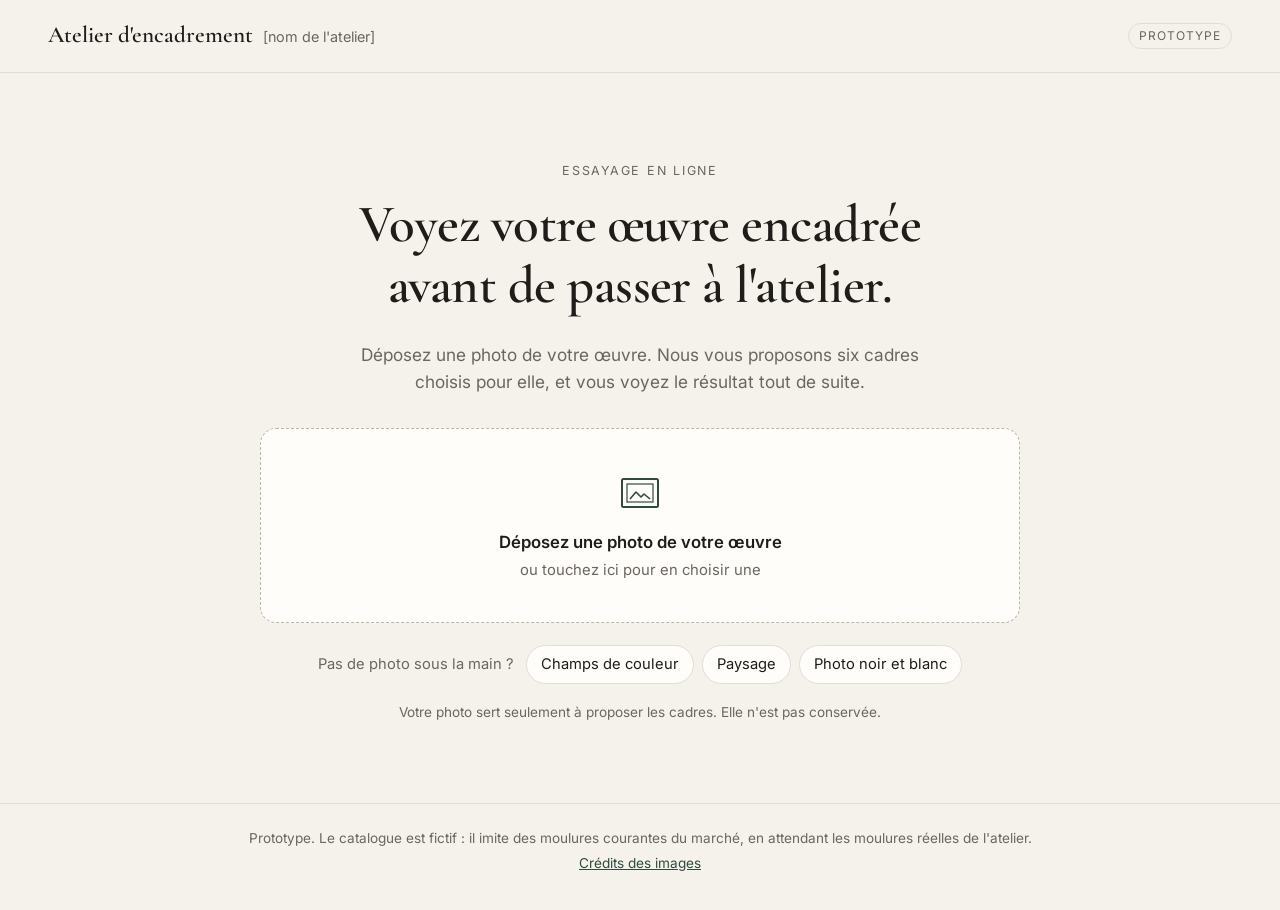
==== index.html @ b07f71fc "Prototype d'essayage de cadres en ligne Le visiteur dépose la photo de son œuvre ; le site propose s" ====
<!doctype html>
<html lang="fr">
<head>
  <meta charset="utf-8">
  <meta name="viewport" content="width=device-width, initial-scale=1">
  <title>Essayez votre cadre</title>
  <link rel="preconnect" href="https://fonts.googleapis.com">
  <link rel="preconnect" href="https://fonts.gstatic.com" crossorigin>
  <link href="https://fonts.googleapis.com/css2?family=Cormorant+Garamond:wght@500;600&family=Inter:wght@400;500;600&display=swap" rel="stylesheet">
  <link rel="stylesheet" href="css/style.css">
</head>
<body>
  <header class="entete">
    <div class="marque">
      <span class="marque-nom">Atelier d'encadrement</span>
      <span class="marque-client">[nom de l'atelier]</span>
    </div>
    <span class="badge">Prototype</span>
  </header>

  <div id="alerte" class="alerte" hidden></div>

  <main>
    <!-- 1. Dépôt de la photo -->
    <section id="etape-depot" class="accueil">
      <p class="surtitre">Essayage en ligne</p>
      <h1>Voyez votre œuvre encadrée<br>avant de passer à l'atelier.</h1>
      <p class="chapeau">Déposez une photo de votre œuvre. Nous vous proposons six cadres choisis pour elle, et vous voyez le résultat tout de suite.</p>

      <label id="depot" class="depot">
        <input id="fichier" type="file" accept="image/*">
        <svg class="depot-icone" viewBox="0 0 48 48" aria-hidden="true"><rect x="6" y="10" width="36" height="28" rx="1.5" fill="none" stroke="currentColor" stroke-width="2"/><rect x="11" y="15" width="26" height="18" fill="none" stroke="currentColor" stroke-width="1.2"/><path d="M14 30l6-7 5 5 3-3 6 5" fill="none" stroke="currentColor" stroke-width="1.6" stroke-linejoin="round"/></svg>
        <strong>Déposez une photo de votre œuvre</strong>
        <span>ou touchez ici pour en choisir une</span>
      </label>

      <div class="exemples">
        <span>Pas de photo sous la main ?</span>
        <button type="button" class="puce" data-exemple="couleurs">Champs de couleur</button>
        <button type="button" class="puce" data-exemple="paysage">Paysage</button>
        <button type="button" class="puce" data-exemple="photo">Photo noir et blanc</button>
      </div>
      <p class="note">Votre photo sert seulement à proposer les cadres. Elle n'est pas conservée.</p>
    </section>

    <!-- 2. L'œuvre -->
    <section id="etape-oeuvre" class="oeuvre" hidden>
      <div class="oeuvre-image">
        <canvas id="apercu-oeuvre"></canvas>
        <div class="oeuvre-outils">
          <button type="button" id="btn-recadrer" class="lien">Recadrer</button>
          <button type="button" id="btn-changer" class="lien">Changer de photo</button>
        </div>
      </div>
      <div class="oeuvre-reglages">
        <h2>Votre œuvre</h2>
        <label class="champ">
          <span>Type d'œuvre</span>
          <select id="type">
            <option value="toile">Peinture sur toile (châssis)</option>
            <option value="papier">Œuvre sur papier (dessin, aquarelle, gravure)</option>
            <option value="photo">Photographie</option>
            <option value="affiche">Affiche ou reproduction</option>
          </select>
        </label>
        <div class="dims">
          <label class="champ"><span>Largeur</span><span class="unite"><input id="larg" type="number" min="5" max="300" step="0.5" inputmode="decimal">cm</span></label>
          <span class="fois">×</span>
          <label class="champ"><span>Hauteur</span><span class="unite"><input id="haut" type="number" min="5" max="300" step="0.5" inputmode="decimal">cm</span></label>
        </div>
        <p class="aide">Les proportions de la photo sont conservées. Mesurez la partie visible de l'œuvre.</p>
        <button type="button" id="btn-proposer" class="principal">Proposer six cadres</button>
      </div>
    </section>

    <!-- 3. Les propositions -->
    <section id="etape-resultats" class="resultats" hidden>
      <div class="analyse">
        <h2>Six cadres pour votre œuvre</h2>
        <p id="lecture" class="lecture"></p>
        <div id="palette" class="palette" aria-label="Couleurs dominantes"></div>
        <p id="mode" class="mode"></p>
      </div>

      <div class="atelier">
        <div id="scene-boite" class="scene"><canvas id="scene"></canvas></div>
        <aside class="panneau">
          <p class="ref" id="choix-ref"></p>
          <h3 id="choix-nom"></h3>
          <p id="choix-desc" class="desc"></p>
          <div id="choix-raison" class="raison"></div>
          <dl id="choix-fiche" class="fiche"></dl>

          <div class="reglage" id="reglage-pp">
            <span class="reglage-titre">Passe-partout</span>
            <div id="pp-choix" class="pastilles"></div>
            <label class="curseur"><span>Largeur</span><input id="pp-cm" type="range" min="3" max="12" step="0.5"><output id="pp-cm-val"></output></label>
            <p id="pp-note" class="aide" hidden>Une caisse américaine se pose sans passe-partout ni verre.</p>
          </div>
          <div class="reglage">
            <span class="reglage-titre">Couleur du mur</span>
            <div id="mur-choix" class="pastilles"></div>
          </div>
          <label class="bascule"><input id="vitre" type="checkbox"> Verre (reflet)</label>

          <div class="actions">
            <button type="button" id="btn-soumission" class="principal">Demander une soumission</button>
            <button type="button" id="btn-telecharger" class="secondaire">Télécharger l'image</button>
          </div>
        </aside>
      </div>

      <h3 class="titre-grille">Les six propositions</h3>
      <div id="grille" class="grille"></div>

      <details class="catalogue">
        <summary>Essayer une autre moulure du catalogue</summary>
        <div id="catalogue" class="catalogue-grille"></div>
      </details>
    </section>
  </main>

  <!-- Recadrage -->
  <div id="recadrage" class="modale" hidden>
    <div class="modale-boite">
      <h3>Recadrer la photo</h3>
      <p class="aide">Gardez seulement l'œuvre : tirez les coins pour enlever le mur ou la table autour.</p>
      <div id="rc-scene" class="rc-scene">
        <canvas id="rc-canvas"></canvas>
        <div id="rc-cadre" class="rc-cadre">
          <span class="poignee" data-coin="hg"></span><span class="poignee" data-coin="hd"></span>
          <span class="poignee" data-coin="bg"></span><span class="poignee" data-coin="bd"></span>
        </div>
      </div>
      <div class="actions">
        <button type="button" id="rc-annuler" class="secondaire">Annuler</button>
        <button type="button" id="rc-tout" class="lien">Toute la photo</button>
        <button type="button" id="rc-appliquer" class="principal">Appliquer</button>
      </div>
    </div>
  </div>

  <!-- Soumission (maquette) -->
  <dialog id="soumission" class="dialogue">
    <h3>Demande de soumission</h3>
    <dl id="soumission-resume" class="fiche"></dl>
    <p class="aide">Dans le site final, ce formulaire envoie la demande et l'image à l'atelier. Le prototype n'envoie rien.</p>
    <form method="dialog"><button class="principal">Fermer</button></form>
  </dialog>

  <footer class="pied">
    <p>Prototype. Le catalogue est fictif : il imite des moulures courantes du marché, en attendant les moulures réelles de l'atelier.</p>
    <p><a href="credits.html">Crédits des images</a></p>
  </footer>

  <script src="js/matieres.js"></script>
  <script src="js/rendu.js"></script>
  <script src="js/suggestion.js"></script>
  <script src="js/exemples.js"></script>
  <script src="js/app.js"></script>
</body>
</html>
---- css/style.css ----
:root {
  --fond: #f5f2ec;
  --carte: #fffdf9;
  --encre: #1f1d1a;
  --doux: #6b665e;
  --ligne: #e2ddd3;
  --accent: #2f4b3f;
  --accent-clair: #e3ebe5;
  --alerte: #8a3b12;
  --rayon: 10px;
  --titre: "Cormorant Garamond", Georgia, "Times New Roman", serif;
  --texte: Inter, system-ui, -apple-system, "Segoe UI", sans-serif;
}

* { box-sizing: border-box; }
html { -webkit-text-size-adjust: 100%; }
body {
  margin: 0;
  background: var(--fond);
  color: var(--encre);
  font: 16px/1.55 var(--texte);
}
[hidden] { display: none !important; }
h1, h2, h3 { font-family: var(--titre); font-weight: 600; line-height: 1.15; margin: 0 0 .5em; }
h1 { font-size: clamp(2rem, 5vw, 3.3rem); letter-spacing: -0.01em; }
h2 { font-size: clamp(1.6rem, 3vw, 2.1rem); }
h3 { font-size: 1.5rem; }
button, input, select { font: inherit; color: inherit; }
a { color: var(--accent); }

/* ---- en-tête ---- */
.entete {
  display: flex; align-items: center; justify-content: space-between;
  padding: 18px clamp(16px, 4vw, 48px);
  border-bottom: 1px solid var(--ligne);
}
.marque { display: flex; align-items: baseline; gap: 10px; flex-wrap: wrap; }
.marque-nom { font-family: var(--titre); font-size: 1.45rem; font-weight: 600; }
.marque-client { color: var(--doux); font-size: .9rem; }
.badge {
  font-size: .75rem; letter-spacing: .08em; text-transform: uppercase;
  border: 1px solid var(--ligne); border-radius: 99px; padding: 3px 10px; color: var(--doux);
}
.alerte {
  margin: 16px clamp(16px, 4vw, 48px) 0; padding: 12px 16px;
  border-radius: var(--rayon); background: #fbeee4; color: var(--alerte); border: 1px solid #f0d2bd;
}

main { padding: 0 clamp(16px, 4vw, 48px) 48px; max-width: 1280px; margin: 0 auto; }

/* ---- boutons ---- */
.principal, .secondaire, .lien, .puce { cursor: pointer; border-radius: 99px; transition: background .15s, border-color .15s, color .15s; }
.principal {
  background: var(--accent); color: #fff; border: 1px solid var(--accent);
  padding: 12px 22px; font-weight: 500;
}
.principal:hover { background: #24392f; }
.principal:disabled { opacity: .55; cursor: wait; }
.secondaire { background: transparent; border: 1px solid var(--encre); padding: 11px 20px; }
.secondaire:hover { background: var(--encre); color: var(--fond); }
.lien { background: none; border: none; padding: 6px 0; color: var(--accent); text-decoration: underline; text-underline-offset: 3px; }
.puce { background: var(--carte); border: 1px solid var(--ligne); padding: 7px 14px; font-size: .92rem; }
.puce:hover { border-color: var(--accent); color: var(--accent); }
:focus-visible { outline: 2px solid var(--accent); outline-offset: 2px; }

/* ---- 1. dépôt ---- */
.accueil { text-align: center; padding: clamp(40px, 8vw, 88px) 0 32px; max-width: 760px; margin: 0 auto; }
.surtitre { text-transform: uppercase; letter-spacing: .14em; font-size: .78rem; color: var(--doux); margin: 0 0 14px; }
.chapeau { color: var(--doux); font-size: 1.08rem; max-width: 560px; margin: 0 auto 32px; }
.depot {
  position: relative; display: flex; flex-direction: column; align-items: center; gap: 4px;
  padding: 40px 20px; border: 1.5px dashed #bdb5a6; border-radius: 16px; background: var(--carte);
  cursor: pointer; transition: border-color .15s, background .15s;
}
.depot input { position: absolute; inset: 0; opacity: 0; cursor: pointer; }
.depot:hover, .depot.survol { border-color: var(--accent); background: #fbfaf6; }
.depot-icone { width: 48px; height: 48px; color: var(--accent); margin-bottom: 8px; }
.depot strong { font-weight: 600; font-size: 1.05rem; }
.depot span { color: var(--doux); font-size: .93rem; }
.exemples { display: flex; flex-wrap: wrap; gap: 8px; justify-content: center; align-items: center; margin: 22px 0 10px; }
.exemples > span { color: var(--doux); font-size: .92rem; margin-right: 4px; }
.note { color: var(--doux); font-size: .85rem; margin: 18px 0 0; }

/* ---- 2. l'œuvre ---- */
.oeuvre {
  display: grid; grid-template-columns: minmax(0, 1fr) minmax(0, 1fr); gap: clamp(20px, 4vw, 48px);
  align-items: center; padding: 40px 0; border-bottom: 1px solid var(--ligne);
}
.oeuvre-image { display: flex; flex-direction: column; align-items: center; gap: 10px; }
.oeuvre-image canvas { max-width: 100%; box-shadow: 0 6px 22px rgba(0,0,0,.14); background: #fff; }
.oeuvre-outils { display: flex; gap: 18px; }
.champ { display: flex; flex-direction: column; gap: 6px; margin-bottom: 14px; }
.champ > span:first-child { font-size: .85rem; color: var(--doux); }
select, input[type=number] {
  background: var(--carte); border: 1px solid #cfc8bb; border-radius: 8px; padding: 10px 12px; width: 100%;
}
.dims { display: flex; align-items: flex-end; gap: 10px; }
.dims .champ { flex: 1; margin-bottom: 0; }
.fois { padding-bottom: 10px; color: var(--doux); }
.unite { display: flex; align-items: center; gap: 6px; color: var(--doux); }
.aide { color: var(--doux); font-size: .87rem; margin: 10px 0 18px; }

/* ---- 3. résultats ---- */
.resultats { padding: 40px 0 0; }
.analyse { max-width: 760px; margin-bottom: 26px; }
.lecture { font-size: 1.05rem; margin: 0 0 12px; }
.palette { display: flex; gap: 6px; margin-bottom: 10px; }
.palette span { width: 34px; height: 34px; border-radius: 50%; border: 1px solid rgba(0,0,0,.08); }
.mode { font-size: .85rem; color: var(--doux); margin: 0; }
.mode.repli { color: var(--alerte); }

.atelier {
  display: grid; grid-template-columns: minmax(0, 1fr) 340px; gap: 28px; align-items: start;
  background: var(--carte); border: 1px solid var(--ligne); border-radius: 16px; padding: clamp(12px, 2vw, 22px);
}
.scene { display: flex; justify-content: center; align-items: center; min-height: 320px; border-radius: 10px; overflow: hidden; }
.scene canvas { display: block; max-width: 100%; height: auto; border-radius: 6px; }
.panneau h3 { margin-bottom: 6px; }
.ref { font-size: .78rem; letter-spacing: .1em; text-transform: uppercase; color: var(--doux); margin: 0 0 6px; }
.desc { color: var(--doux); margin: 0 0 14px; }
.raison {
  background: var(--accent-clair); border-radius: 10px; padding: 12px 14px; margin-bottom: 16px; font-size: .95rem;
}
.raison::before { content: "Pourquoi ce cadre"; display: block; font-size: .74rem; letter-spacing: .1em; text-transform: uppercase; color: var(--accent); margin-bottom: 4px; }
.raison:empty { display: none; }
.fiche { display: grid; grid-template-columns: auto 1fr; gap: 4px 14px; margin: 0 0 18px; font-size: .9rem; }
.fiche dt { color: var(--doux); }
.fiche dd { margin: 0; }
.reglage { border-top: 1px solid var(--ligne); padding: 14px 0 6px; }
.reglage-titre { display: block; font-size: .85rem; color: var(--doux); margin-bottom: 8px; }
.pastilles { display: flex; flex-wrap: wrap; gap: 8px; margin-bottom: 10px; }
.pastille {
  width: 32px; height: 32px; border-radius: 50%; border: 1px solid rgba(0,0,0,.18); cursor: pointer; padding: 0;
  position: relative;
}
.pastille[aria-pressed=true] { box-shadow: 0 0 0 2px var(--carte), 0 0 0 4px var(--accent); }
.pastille.aucun { background: linear-gradient(135deg, #fff 45%, #c44 46%, #c44 54%, #fff 55%); }
.pastille:disabled { opacity: .35; cursor: not-allowed; }
.curseur { display: flex; align-items: center; gap: 10px; font-size: .88rem; color: var(--doux); }
.curseur input { flex: 1; accent-color: var(--accent); }
.curseur output { min-width: 3.5em; text-align: right; color: var(--encre); }
.bascule { display: flex; align-items: center; gap: 8px; border-top: 1px solid var(--ligne); padding: 14px 0; font-size: .92rem; }
.bascule input { accent-color: var(--accent); width: 18px; height: 18px; }
.actions { display: flex; flex-wrap: wrap; gap: 10px; margin-top: 8px; }

.titre-grille { margin: 36px 0 14px; }
.grille { display: grid; grid-template-columns: repeat(3, minmax(0, 1fr)); gap: 16px; }
.carte {
  background: var(--carte); border: 1px solid var(--ligne); border-radius: 14px; padding: 12px; cursor: pointer;
  text-align: left; display: flex; flex-direction: column; gap: 10px; transition: border-color .15s, box-shadow .15s;
}
.carte:hover { border-color: #bdb5a6; }
.carte[aria-pressed=true] { border-color: var(--accent); box-shadow: 0 0 0 1px var(--accent); }
.carte-vue { display: flex; justify-content: center; align-items: center; aspect-ratio: 4 / 3; border-radius: 8px; overflow: hidden; }
.carte-vue canvas { display: block; max-width: 100%; max-height: 100%; }
.carte-rang { font-size: .74rem; letter-spacing: .1em; text-transform: uppercase; color: var(--doux); }
.carte h4 { font-family: var(--titre); font-size: 1.3rem; font-weight: 600; margin: 0; }
.carte p { margin: 0; font-size: .88rem; color: var(--doux); display: -webkit-box; -webkit-line-clamp: 3; -webkit-box-orient: vertical; overflow: hidden; }
.carte.attente .carte-vue { background: linear-gradient(90deg, #eee9df 25%, #f6f2ea 50%, #eee9df 75%); background-size: 200% 100%; animation: chargement 1.2s infinite; }
@keyframes chargement { to { background-position: -200% 0; } }

.catalogue { margin-top: 36px; border-top: 1px solid var(--ligne); padding-top: 18px; }
.catalogue summary { cursor: pointer; font-weight: 500; }
.catalogue-grille { display: grid; grid-template-columns: repeat(auto-fill, minmax(150px, 1fr)); gap: 12px; margin-top: 16px; }
.echantillon {
  background: var(--carte); border: 1px solid var(--ligne); border-radius: 12px; padding: 10px; cursor: pointer; text-align: left;
  display: flex; flex-direction: column; gap: 6px; font-size: .85rem;
}
.echantillon[aria-pressed=true] { border-color: var(--accent); box-shadow: 0 0 0 1px var(--accent); }
.echantillon canvas { width: 100%; height: auto; display: block; border-radius: 4px; }
.echantillon strong { font-weight: 500; }
.echantillon span { color: var(--doux); font-size: .78rem; }

/* ---- recadrage ---- */
.modale { position: fixed; inset: 0; background: rgba(20,18,16,.6); display: flex; align-items: center; justify-content: center; z-index: 20; padding: 16px; }
.modale-boite { background: var(--carte); border-radius: 16px; padding: 20px; max-width: min(960px, 100%); max-height: 100%; overflow: auto; }
.rc-scene { position: relative; display: inline-block; overflow: hidden; touch-action: none; user-select: none; margin: 4px 0 14px; }
.rc-scene canvas { display: block; max-width: 100%; }
.rc-cadre { position: absolute; border: 1.5px solid #fff; box-shadow: 0 0 0 9999px rgba(0,0,0,.55); cursor: move; }
.poignee { position: absolute; width: 22px; height: 22px; background: #fff; border: 2px solid var(--accent); border-radius: 50%; }
.poignee[data-coin=hg] { left: -11px; top: -11px; cursor: nwse-resize; }
.poignee[data-coin=hd] { right: -11px; top: -11px; cursor: nesw-resize; }
.poignee[data-coin=bg] { left: -11px; bottom: -11px; cursor: nesw-resize; }
.poignee[data-coin=bd] { right: -11px; bottom: -11px; cursor: nwse-resize; }

.dialogue { border: none; border-radius: 16px; padding: 24px; max-width: 460px; width: calc(100% - 32px); background: var(--carte); color: var(--encre); }
.dialogue::backdrop { background: rgba(20,18,16,.5); }

.pied { border-top: 1px solid var(--ligne); color: var(--doux); font-size: .85rem; padding: 20px clamp(16px, 4vw, 48px) 32px; text-align: center; }
.pied p { margin: 4px 0; }

.attente-texte { display: inline-flex; align-items: center; gap: 10px; }
.attente-texte::before {
  content: ""; width: 14px; height: 14px; border-radius: 50%;
  border: 2px solid rgba(255,255,255,.5); border-top-color: #fff; animation: tour .8s linear infinite;
}
@keyframes tour { to { transform: rotate(360deg); } }

@media (max-width: 960px) {
  .atelier { grid-template-columns: 1fr; }
  .grille { grid-template-columns: repeat(2, minmax(0, 1fr)); }
}
@media (max-width: 680px) {
  .oeuvre { grid-template-columns: 1fr; }
  .grille { grid-template-columns: 1fr 1fr; gap: 10px; }
  .carte { padding: 8px; }
  .carte p { display: none; }
  .carte h4 { font-size: 1.1rem; }
  .dims { flex-wrap: nowrap; }
}
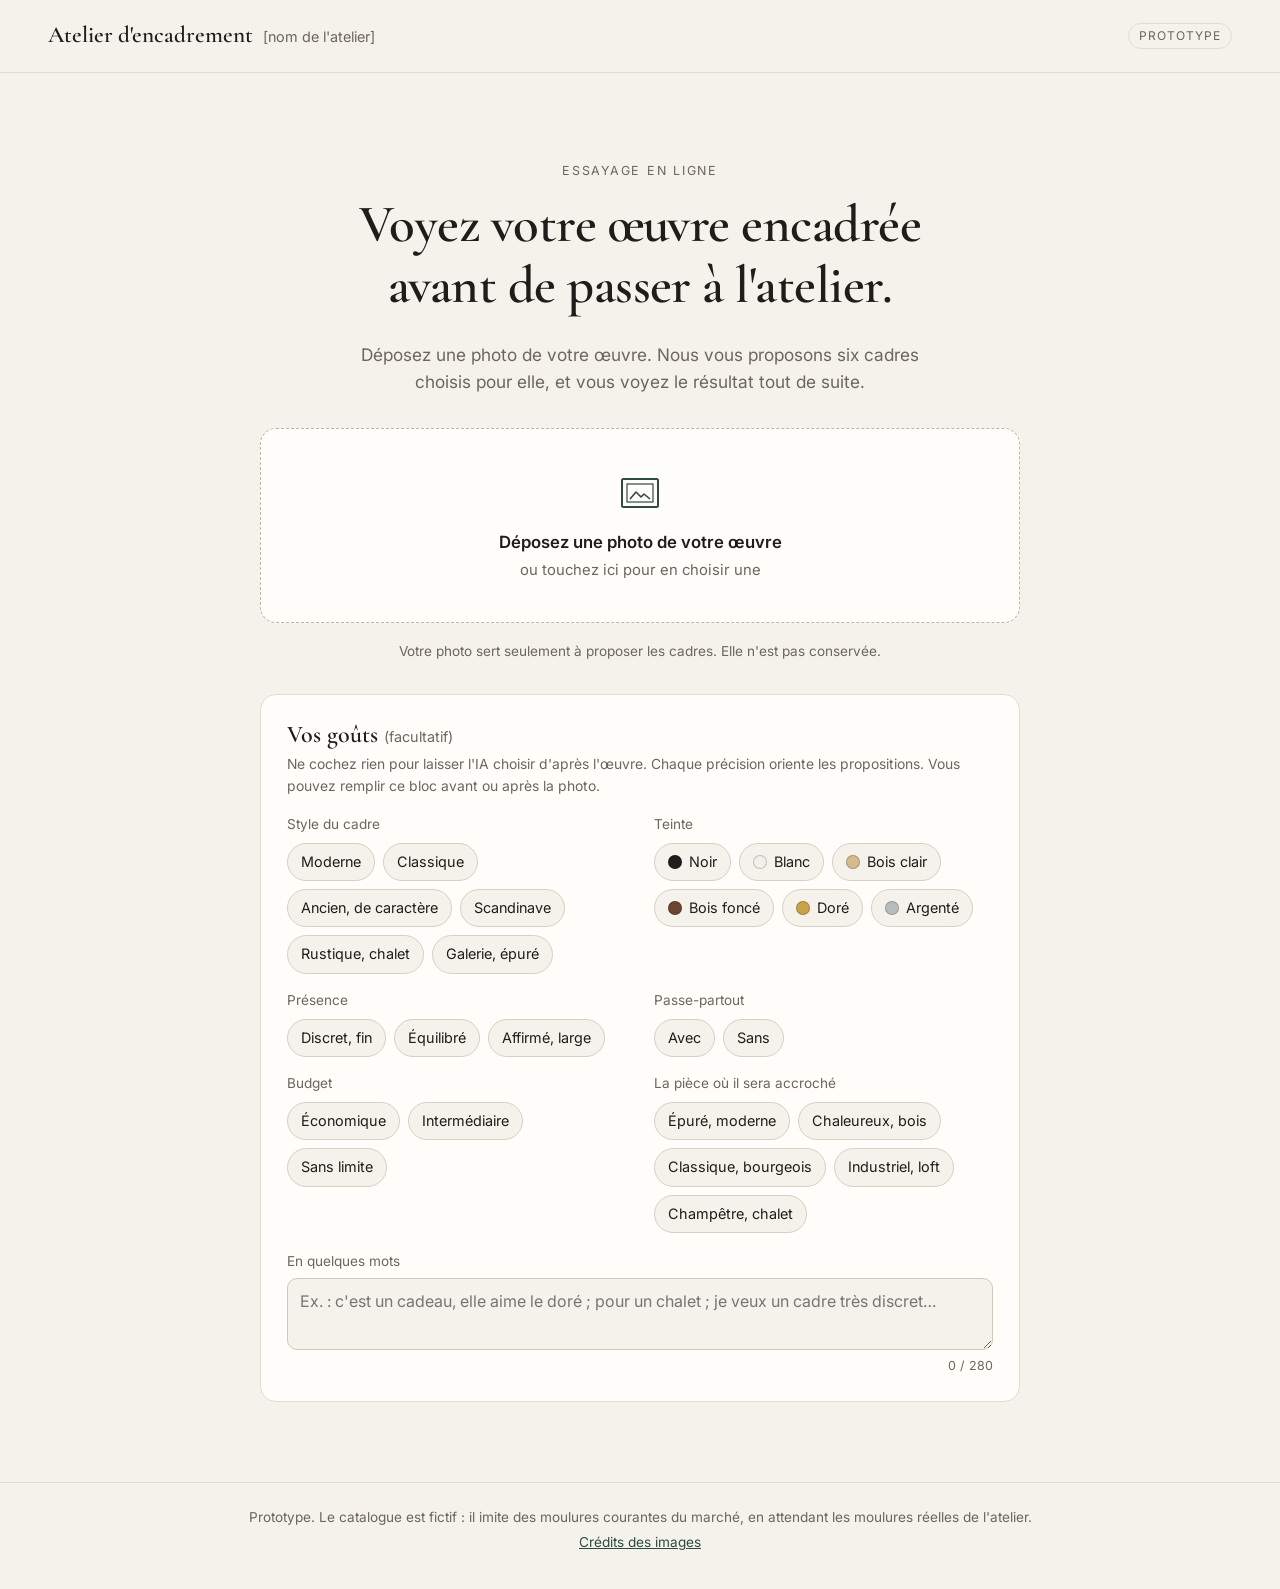
==== commit 1703eae9: "Goûts dès l'accueil ; œuvres d'exemple réservées à la démonstration - Le bloc « Vos goûts » passe su" ====
--- a/index.html
+++ b/index.html
@@ -7,7 +7,7 @@
   <link rel="preconnect" href="https://fonts.googleapis.com">
   <link rel="preconnect" href="https://fonts.gstatic.com" crossorigin>
   <link href="https://fonts.googleapis.com/css2?family=Cormorant+Garamond:wght@500;600&family=Inter:wght@400;500;600&display=swap" rel="stylesheet">
-  <link rel="stylesheet" href="css/style.css">
+  <link rel="stylesheet" href="css/style.css?v=20261021d">
 </head>
 <body>
   <header class="entete">
@@ -34,13 +34,35 @@
         <span>ou touchez ici pour en choisir une</span>
       </label>
 
-      <div class="exemples">
-        <span>Pas de photo sous la main ?</span>
+      <!-- œuvres d'exemple : cachées au public, visibles avec ?demo dans l'adresse -->
+      <div id="exemples" class="exemples" hidden>
+        <span>Démonstration :</span>
         <button type="button" class="puce" data-exemple="couleurs">Champs de couleur</button>
         <button type="button" class="puce" data-exemple="paysage">Paysage</button>
         <button type="button" class="puce" data-exemple="photo">Photo noir et blanc</button>
       </div>
       <p class="note">Votre photo sert seulement à proposer les cadres. Elle n'est pas conservée.</p>
+
+      <div id="preferences" class="preferences">
+        <div class="pref-tete">
+          <h3>Vos goûts <span>(facultatif)</span></h3>
+          <button type="button" id="prefs-effacer" class="lien" hidden>Tout effacer</button>
+        </div>
+        <p class="aide">Ne cochez rien pour laisser l'IA choisir d'après l'œuvre. Chaque précision oriente les propositions. Vous pouvez remplir ce bloc avant ou après la photo.</p>
+        <div class="pref-grille">
+          <div class="pref" data-critere="styles"><span class="pref-titre">Style du cadre</span><div class="choix"></div></div>
+          <div class="pref" data-critere="teintes"><span class="pref-titre">Teinte</span><div class="choix"></div></div>
+          <div class="pref" data-critere="presence" data-unique><span class="pref-titre">Présence</span><div class="choix"></div></div>
+          <div class="pref" data-critere="passe" data-unique><span class="pref-titre">Passe-partout</span><div class="choix"></div></div>
+          <div class="pref" data-critere="budget" data-unique><span class="pref-titre">Budget</span><div class="choix"></div></div>
+          <div class="pref" data-critere="interieur" data-unique><span class="pref-titre">La pièce où il sera accroché</span><div class="choix"></div></div>
+        </div>
+        <label class="champ pref-texte">
+          <span>En quelques mots</span>
+          <textarea id="prefs-texte" rows="2" maxlength="280" placeholder="Ex. : c'est un cadeau, elle aime le doré ; pour un chalet ; je veux un cadre très discret…"></textarea>
+          <small id="prefs-compte" class="compte">0 / 280</small>
+        </label>
+      </div>
     </section>
 
     <!-- 2. L'œuvre -->
@@ -69,6 +91,10 @@
           <label class="champ"><span>Hauteur</span><span class="unite"><input id="haut" type="number" min="5" max="300" step="0.5" inputmode="decimal">cm</span></label>
         </div>
         <p class="aide">Les proportions de la photo sont conservées. Mesurez la partie visible de l'œuvre.</p>
+      </div>
+
+      <div class="lancer">
+        <p id="rappel-gouts" class="rappel"></p>
         <button type="button" id="btn-proposer" class="principal">Proposer six cadres</button>
       </div>
     </section>
@@ -80,6 +106,7 @@
         <p id="lecture" class="lecture"></p>
         <div id="palette" class="palette" aria-label="Couleurs dominantes"></div>
         <p id="mode" class="mode"></p>
+        <p id="gouts" class="gouts" hidden></p>
       </div>
 
       <div class="atelier">
@@ -153,10 +180,13 @@
     <p><a href="credits.html">Crédits des images</a></p>
   </footer>
 
-  <script src="js/matieres.js"></script>
-  <script src="js/rendu.js"></script>
-  <script src="js/suggestion.js"></script>
-  <script src="js/exemples.js"></script>
-  <script src="js/app.js"></script>
+  <!-- ?v= : à changer à chaque mise en ligne, pour que les navigateurs
+       rechargent les scripts au lieu de garder l'ancienne version. -->
+  <script src="js/config.js?v=20261021d"></script>
+  <script src="js/matieres.js?v=20261021d"></script>
+  <script src="js/rendu.js?v=20261021d"></script>
+  <script src="js/suggestion.js?v=20261021d"></script>
+  <script src="js/exemples.js?v=20261021d"></script>
+  <script src="js/app.js?v=20261021d"></script>
 </body>
 </html>
--- a/css/style.css
+++ b/css/style.css
@@ -100,6 +100,40 @@
 .unite { display: flex; align-items: center; gap: 6px; color: var(--doux); }
 .aide { color: var(--doux); font-size: .87rem; margin: 10px 0 18px; }
 
+/* ---- goûts du visiteur ---- */
+.preferences {
+  grid-column: 1 / -1; background: var(--carte); border: 1px solid var(--ligne); border-radius: 16px;
+  padding: clamp(16px, 2.5vw, 26px);
+}
+.pref-tete { display: flex; align-items: baseline; justify-content: space-between; gap: 12px; }
+.pref-tete h3 { margin: 0; }
+.pref-tete h3 span { font-family: var(--texte); font-size: .9rem; font-weight: 400; color: var(--doux); }
+.preferences > .aide { margin: 6px 0 16px; }
+.pref-grille { display: grid; grid-template-columns: repeat(2, minmax(0, 1fr)); gap: 16px 28px; }
+.pref-titre { display: block; font-size: .85rem; color: var(--doux); margin-bottom: 8px; }
+.choix { display: flex; flex-wrap: wrap; gap: 8px; }
+.choix button {
+  display: inline-flex; align-items: center; gap: 7px; cursor: pointer;
+  background: var(--fond); border: 1px solid #d6d0c4; border-radius: 99px; padding: 7px 13px; font-size: .9rem;
+  transition: background .15s, border-color .15s, color .15s;
+}
+.choix button:hover { border-color: var(--accent); }
+.choix button[aria-pressed=true] { background: var(--accent); border-color: var(--accent); color: #fff; }
+.choix .teinte { width: 14px; height: 14px; border-radius: 50%; border: 1px solid rgba(0,0,0,.2); flex: none; }
+.pref-texte { margin: 18px 0 0; position: relative; }
+.pref-texte textarea {
+  font: inherit; background: var(--fond); border: 1px solid #cfc8bb; border-radius: 10px; padding: 10px 12px;
+  resize: vertical; min-height: 64px; width: 100%;
+}
+.compte { align-self: flex-end; color: var(--doux); font-size: .78rem; }
+.accueil .preferences { text-align: left; margin-top: 32px; }
+.lancer { grid-column: 1 / -1; display: flex; flex-direction: column; align-items: center; gap: 10px; }
+.rappel { margin: 0; font-size: .88rem; color: var(--doux); text-align: center; max-width: 640px; }
+.rappel a { margin-left: 4px; }
+.lancer .principal { min-width: 260px; }
+.gouts { font-size: .88rem; margin: 6px 0 0; }
+.gouts a { margin-left: 6px; }
+
 /* ---- 3. résultats ---- */
 .resultats { padding: 40px 0 0; }
 .analyse { max-width: 760px; margin-bottom: 26px; }
@@ -202,6 +236,8 @@
 }
 @media (max-width: 680px) {
   .oeuvre { grid-template-columns: 1fr; }
+  .pref-grille { grid-template-columns: 1fr; }
+  .lancer .principal { width: 100%; }
   .grille { grid-template-columns: 1fr 1fr; gap: 10px; }
   .carte { padding: 8px; }
   .carte p { display: none; }
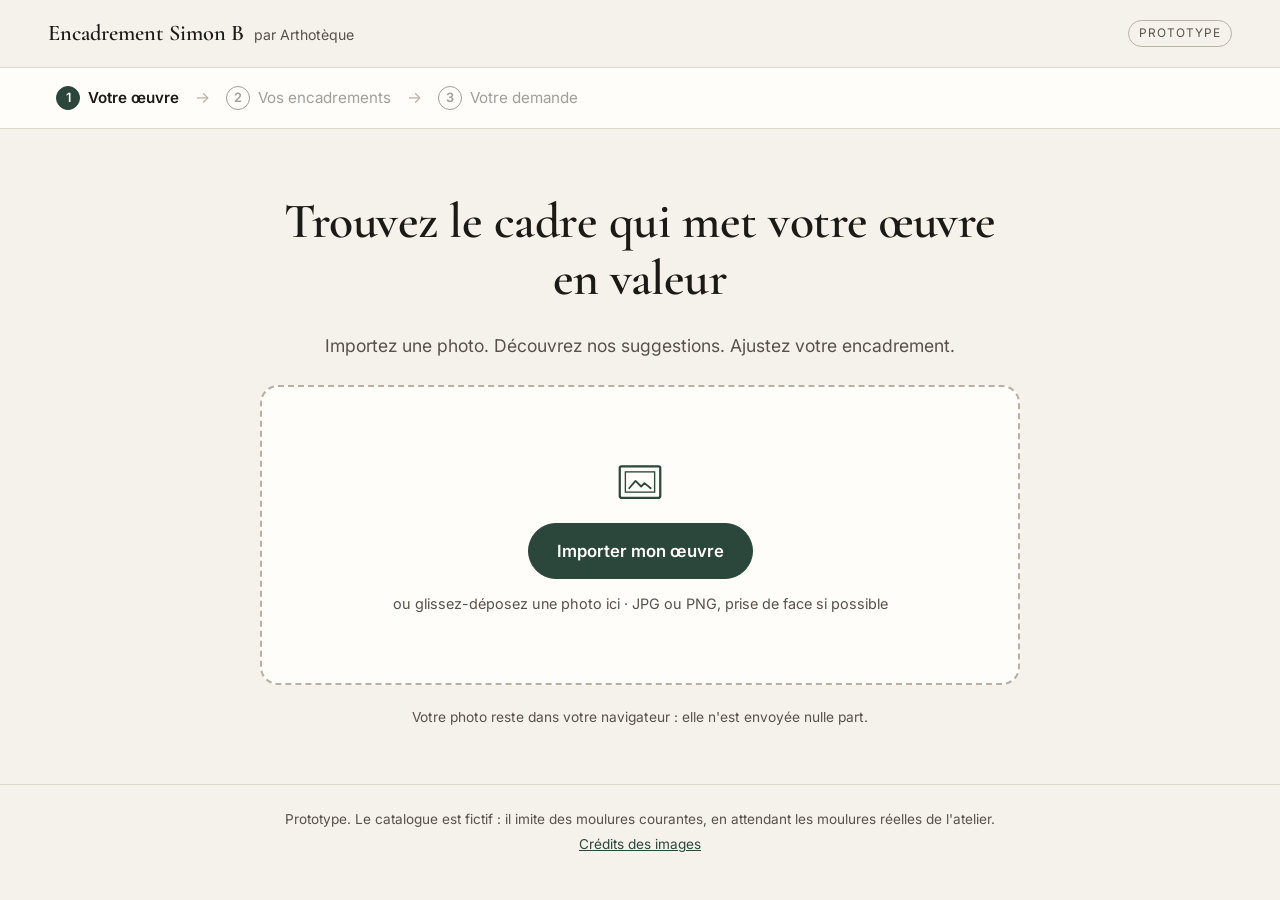
==== commit a61a9fcd: "Nouveau parcours en trois étapes ; Encadrement Simon B par Arthotèque Reprise des recommandations d'" ====
--- a/index.html
+++ b/index.html
@@ -3,154 +3,250 @@
 <head>
   <meta charset="utf-8">
   <meta name="viewport" content="width=device-width, initial-scale=1">
-  <title>Essayez votre cadre</title>
+  <title>Encadrement Simon B — Trouvez votre cadre</title>
   <link rel="preconnect" href="https://fonts.googleapis.com">
   <link rel="preconnect" href="https://fonts.gstatic.com" crossorigin>
   <link href="https://fonts.googleapis.com/css2?family=Cormorant+Garamond:wght@500;600&family=Inter:wght@400;500;600&display=swap" rel="stylesheet">
-  <link rel="stylesheet" href="css/style.css?v=20261021d">
+  <link rel="stylesheet" href="css/style.css?v=20261021e">
 </head>
 <body>
   <header class="entete">
     <div class="marque">
-      <span class="marque-nom">Atelier d'encadrement</span>
-      <span class="marque-client">[nom de l'atelier]</span>
+      <span class="marque-nom">Encadrement Simon B</span>
+      <span class="marque-client">par Arthotèque</span>
     </div>
     <span class="badge">Prototype</span>
   </header>
 
-  <div id="alerte" class="alerte" hidden></div>
+  <!-- Les trois étapes du parcours -->
+  <nav class="etapes-nav" aria-label="Étapes">
+    <ol>
+      <li><button type="button" data-aller="1"><span class="num">1</span><span class="lib">Votre œuvre</span></button></li>
+      <li><button type="button" data-aller="2" disabled><span class="num">2</span><span class="lib">Vos encadrements</span></button></li>
+      <li><button type="button" data-aller="3" disabled><span class="num">3</span><span class="lib">Votre demande</span></button></li>
+    </ol>
+  </nav>
+
+  <div id="alerte" class="alerte" role="alert" hidden></div>
 
   <main>
-    <!-- 1. Dépôt de la photo -->
-    <section id="etape-depot" class="accueil">
-      <p class="surtitre">Essayage en ligne</p>
-      <h1>Voyez votre œuvre encadrée<br>avant de passer à l'atelier.</h1>
-      <p class="chapeau">Déposez une photo de votre œuvre. Nous vous proposons six cadres choisis pour elle, et vous voyez le résultat tout de suite.</p>
-
-      <label id="depot" class="depot">
-        <input id="fichier" type="file" accept="image/*">
-        <svg class="depot-icone" viewBox="0 0 48 48" aria-hidden="true"><rect x="6" y="10" width="36" height="28" rx="1.5" fill="none" stroke="currentColor" stroke-width="2"/><rect x="11" y="15" width="26" height="18" fill="none" stroke="currentColor" stroke-width="1.2"/><path d="M14 30l6-7 5 5 3-3 6 5" fill="none" stroke="currentColor" stroke-width="1.6" stroke-linejoin="round"/></svg>
-        <strong>Déposez une photo de votre œuvre</strong>
-        <span>ou touchez ici pour en choisir une</span>
-      </label>
+    <!-- 1. Votre œuvre ------------------------------------------------------>
+    <section class="etape etape-oeuvre" data-etape="1">
+      <div class="intro">
+        <h1>Trouvez le cadre qui met votre œuvre en valeur</h1>
+        <p class="chapeau">Importez une photo. Découvrez nos suggestions. Ajustez votre encadrement.</p>
+      </div>
+
+      <!-- La photo s'affiche dans la zone même où on l'importe -->
+      <div id="zone" class="zone">
+        <input id="fichier" class="cache-visuel" type="file" accept="image/*" tabindex="-1" aria-hidden="true">
+        <div class="zone-vide">
+          <svg class="zone-icone" viewBox="0 0 48 48" aria-hidden="true"><rect x="6" y="10" width="36" height="28" rx="1.5" fill="none" stroke="currentColor" stroke-width="2"/><rect x="11" y="15" width="26" height="18" fill="none" stroke="currentColor" stroke-width="1.2"/><path d="M14 30l6-7 5 5 3-3 6 5" fill="none" stroke="currentColor" stroke-width="1.6" stroke-linejoin="round"/></svg>
+          <button type="button" id="btn-importer" class="principal grand">Importer mon œuvre</button>
+          <p class="zone-aide"><span class="si-souris">ou glissez-déposez une photo ici · </span>JPG ou PNG, prise de face si possible</p>
+        </div>
+        <div class="zone-image" hidden>
+          <canvas id="apercu-oeuvre" aria-label="Votre œuvre"></canvas>
+          <div class="zone-outils">
+            <button type="button" id="btn-recadrer" class="outil">Recadrer</button>
+            <button type="button" id="btn-remplacer" class="outil">Remplacer</button>
+          </div>
+        </div>
+        <div class="zone-depot" aria-hidden="true">Déposez la photo</div>
+      </div>
 
       <!-- œuvres d'exemple : cachées au public, visibles avec ?demo dans l'adresse -->
       <div id="exemples" class="exemples" hidden>
         <span>Démonstration :</span>
-        <button type="button" class="puce" data-exemple="couleurs">Champs de couleur</button>
-        <button type="button" class="puce" data-exemple="paysage">Paysage</button>
-        <button type="button" class="puce" data-exemple="photo">Photo noir et blanc</button>
-      </div>
-      <p class="note">Votre photo sert seulement à proposer les cadres. Elle n'est pas conservée.</p>
-
-      <div id="preferences" class="preferences">
-        <div class="pref-tete">
-          <h3>Vos goûts <span>(facultatif)</span></h3>
-          <button type="button" id="prefs-effacer" class="lien" hidden>Tout effacer</button>
-        </div>
-        <p class="aide">Ne cochez rien pour laisser l'IA choisir d'après l'œuvre. Chaque précision oriente les propositions. Vous pouvez remplir ce bloc avant ou après la photo.</p>
-        <div class="pref-grille">
-          <div class="pref" data-critere="styles"><span class="pref-titre">Style du cadre</span><div class="choix"></div></div>
-          <div class="pref" data-critere="teintes"><span class="pref-titre">Teinte</span><div class="choix"></div></div>
-          <div class="pref" data-critere="presence" data-unique><span class="pref-titre">Présence</span><div class="choix"></div></div>
-          <div class="pref" data-critere="passe" data-unique><span class="pref-titre">Passe-partout</span><div class="choix"></div></div>
-          <div class="pref" data-critere="budget" data-unique><span class="pref-titre">Budget</span><div class="choix"></div></div>
-          <div class="pref" data-critere="interieur" data-unique><span class="pref-titre">La pièce où il sera accroché</span><div class="choix"></div></div>
-        </div>
-        <label class="champ pref-texte">
-          <span>En quelques mots</span>
-          <textarea id="prefs-texte" rows="2" maxlength="280" placeholder="Ex. : c'est un cadeau, elle aime le doré ; pour un chalet ; je veux un cadre très discret…"></textarea>
-          <small id="prefs-compte" class="compte">0 / 280</small>
-        </label>
-      </div>
+        <button type="button" class="lien" data-exemple="couleurs">Champs de couleur</button>
+        <button type="button" class="lien" data-exemple="paysage">Paysage</button>
+        <button type="button" class="lien" data-exemple="photo">Photo noir et blanc</button>
+      </div>
+
+      <div id="oeuvre-details" class="oeuvre-details" hidden>
+        <fieldset class="bloc">
+          <legend>Quel type d'œuvre ?</legend>
+          <div id="types" class="choix" role="group" aria-describedby="type-erreur"></div>
+          <p id="type-erreur" class="erreur" hidden>Choisissez le type d'œuvre : il détermine les cadres possibles.</p>
+        </fieldset>
+
+        <div class="bloc">
+          <span class="bloc-titre">Dimensions <span class="facultatif">(facultatif)</span></span>
+          <div class="dims">
+            <label class="champ"><span>Largeur</span><span class="unite"><input id="larg" type="number" min="5" max="300" step="0.5" inputmode="decimal" placeholder="—">cm</span></label>
+            <span class="fois" aria-hidden="true">×</span>
+            <label class="champ"><span>Hauteur</span><span class="unite"><input id="haut" type="number" min="5" max="300" step="0.5" inputmode="decimal" placeholder="—">cm</span></label>
+          </div>
+          <p class="aide" id="dims-aide">Sans dimensions, l'aperçu suppose 50 cm sur le plus grand côté. Vous donnerez les mesures réelles dans la demande de soumission.</p>
+        </div>
+
+        <details id="envies" class="envies">
+          <summary><span>Préciser mes envies <span class="facultatif">(facultatif)</span></span><span id="envies-compte" class="pastille-compte" hidden></span></summary>
+          <div class="envies-corps">
+            <p class="aide">Sans précision, nous choisissons d'après votre œuvre.</p>
+            <div class="pref" data-critere="styles"><span class="bloc-titre">Style</span><div class="choix"></div></div>
+            <div class="pref" data-critere="teintes"><span class="bloc-titre">Couleur du cadre</span><div class="choix"></div></div>
+            <div class="pref" data-critere="budget" data-unique>
+              <span class="bloc-titre">Budget</span><div class="choix"></div>
+              <p class="aide">Gammes indicatives : le prix exact dépend des dimensions et vous est confirmé dans la soumission.</p>
+            </div>
+            <details class="plus">
+              <summary>Plus d'options</summary>
+              <div class="pref" data-critere="presence" data-unique data-illustre><span class="bloc-titre">Largeur du cadre</span><div class="choix"></div></div>
+              <div class="pref" data-critere="passe" data-unique><span class="bloc-titre">Passe-partout</span><div class="choix"></div></div>
+              <div class="pref" data-critere="interieur" data-unique><span class="bloc-titre">La pièce où l'œuvre sera accrochée</span><div class="choix"></div></div>
+              <label class="champ pref-texte">
+                <span class="bloc-titre">En quelques mots</span>
+                <textarea id="prefs-texte" rows="2" maxlength="280" placeholder="Ex. : c'est un cadeau, elle aime le doré ; pour un chalet ; un cadre très discret…"></textarea>
+                <small id="prefs-compte" class="compte">0 / 280</small>
+              </label>
+            </details>
+            <button type="button" id="prefs-effacer" class="lien" hidden>Effacer mes envies</button>
+          </div>
+        </details>
+
+        <div class="lancer">
+          <button type="button" id="btn-voir" class="principal grand">Voir mes encadrements</button>
+        </div>
+      </div>
+
+      <p id="note-photo" class="note"></p>
     </section>
 
-    <!-- 2. L'œuvre -->
-    <section id="etape-oeuvre" class="oeuvre" hidden>
-      <div class="oeuvre-image">
-        <canvas id="apercu-oeuvre"></canvas>
-        <div class="oeuvre-outils">
-          <button type="button" id="btn-recadrer" class="lien">Recadrer</button>
-          <button type="button" id="btn-changer" class="lien">Changer de photo</button>
-        </div>
-      </div>
-      <div class="oeuvre-reglages">
-        <h2>Votre œuvre</h2>
-        <label class="champ">
-          <span>Type d'œuvre</span>
-          <select id="type">
-            <option value="toile">Peinture sur toile (châssis)</option>
-            <option value="papier">Œuvre sur papier (dessin, aquarelle, gravure)</option>
-            <option value="photo">Photographie</option>
-            <option value="affiche">Affiche ou reproduction</option>
-          </select>
-        </label>
-        <div class="dims">
-          <label class="champ"><span>Largeur</span><span class="unite"><input id="larg" type="number" min="5" max="300" step="0.5" inputmode="decimal">cm</span></label>
-          <span class="fois">×</span>
-          <label class="champ"><span>Hauteur</span><span class="unite"><input id="haut" type="number" min="5" max="300" step="0.5" inputmode="decimal">cm</span></label>
-        </div>
-        <p class="aide">Les proportions de la photo sont conservées. Mesurez la partie visible de l'œuvre.</p>
-      </div>
-
-      <div class="lancer">
-        <p id="rappel-gouts" class="rappel"></p>
-        <button type="button" id="btn-proposer" class="principal">Proposer six cadres</button>
+    <!-- 2. Vos encadrements ------------------------------------------------>
+    <section class="etape etape-encadrements" data-etape="2" hidden>
+      <div class="resultat">
+        <div class="col-apercu">
+          <div class="apercu-colle">
+            <div id="apercu-boite" class="apercu">
+              <canvas id="scene" aria-label="Aperçu de l'œuvre encadrée"></canvas>
+              <div id="chargement" class="chargement" hidden role="status" aria-live="polite">
+                <div class="barre"><span></span></div>
+                <ol class="etapes-calcul">
+                  <li data-pas="1">Lecture de votre œuvre</li>
+                  <li data-pas="2">Choix des moulures</li>
+                  <li data-pas="3">Préparation des aperçus</li>
+                </ol>
+              </div>
+            </div>
+            <p class="simulation">Simulation indicative : votre œuvre n'est pas modifiée, seul l'encadrement est ajouté. <span id="note-dims"></span></p>
+          </div>
+        </div>
+
+        <div class="col-panneau">
+          <p id="lecture" class="lecture"></p>
+          <div id="avis" class="avis" hidden></div>
+
+          <h2 class="titre-section">Nos suggestions</h2>
+          <div id="suggestions" class="suggestions"></div>
+          <button type="button" id="btn-plus-idees" class="secondaire" hidden>Voir trois autres idées</button>
+
+          <div id="bloc-hors-budget" class="hors-budget" hidden>
+            <h3>Au-delà de votre budget</h3>
+            <p class="aide">Ces cadres dépassent la gamme choisie ; le dépassement est indiqué sur chacun.</p>
+            <div id="suggestions-hors" class="suggestions"></div>
+          </div>
+
+          <div class="reglages">
+            <div id="reglage-pp" class="reglage">
+              <span class="bloc-titre">Passe-partout</span>
+              <div id="pp-choix" class="choix"></div>
+            </div>
+            <div class="reglage">
+              <span class="bloc-titre">Couleur du mur</span>
+              <div id="mur-choix" class="choix murs"></div>
+            </div>
+            <details id="plus-reglages" class="plus">
+              <summary>Plus de réglages</summary>
+              <label id="reglage-pp-cm" class="curseur"><span>Largeur du passe-partout</span><input id="pp-cm" type="range" min="3" max="12" step="0.5"><output id="pp-cm-val"></output></label>
+              <label id="reglage-vitre" class="bascule"><input id="vitre" type="checkbox"> Montrer le reflet du verre</label>
+              <p id="note-flottant" class="aide" hidden>Une caisse américaine se pose sans passe-partout ni verre : la toile reste à nu.</p>
+            </details>
+            <details id="details-cadre" class="plus">
+              <summary>Détails du cadre</summary>
+              <dl id="fiche" class="fiche"></dl>
+            </details>
+          </div>
+
+          <div class="actions">
+            <button type="button" id="btn-soumission" class="principal grand">Obtenir une soumission pour ce cadre</button>
+            <button type="button" id="btn-telecharger" class="secondaire">Télécharger l'aperçu</button>
+          </div>
+          <p class="liens">
+            <button type="button" id="lien-envies" class="lien">Modifier mes envies</button>
+          </p>
+
+          <details class="plus catalogue">
+            <summary>Parcourir tous les cadres compatibles</summary>
+            <div id="catalogue" class="catalogue-grille"></div>
+          </details>
+        </div>
       </div>
     </section>
 
-    <!-- 3. Les propositions -->
-    <section id="etape-resultats" class="resultats" hidden>
-      <div class="analyse">
-        <h2>Six cadres pour votre œuvre</h2>
-        <p id="lecture" class="lecture"></p>
-        <div id="palette" class="palette" aria-label="Couleurs dominantes"></div>
-        <p id="mode" class="mode"></p>
-        <p id="gouts" class="gouts" hidden></p>
-      </div>
-
-      <div class="atelier">
-        <div id="scene-boite" class="scene"><canvas id="scene"></canvas></div>
-        <aside class="panneau">
-          <p class="ref" id="choix-ref"></p>
-          <h3 id="choix-nom"></h3>
-          <p id="choix-desc" class="desc"></p>
-          <div id="choix-raison" class="raison"></div>
-          <dl id="choix-fiche" class="fiche"></dl>
-
-          <div class="reglage" id="reglage-pp">
-            <span class="reglage-titre">Passe-partout</span>
-            <div id="pp-choix" class="pastilles"></div>
-            <label class="curseur"><span>Largeur</span><input id="pp-cm" type="range" min="3" max="12" step="0.5"><output id="pp-cm-val"></output></label>
-            <p id="pp-note" class="aide" hidden>Une caisse américaine se pose sans passe-partout ni verre.</p>
-          </div>
-          <div class="reglage">
-            <span class="reglage-titre">Couleur du mur</span>
-            <div id="mur-choix" class="pastilles"></div>
-          </div>
-          <label class="bascule"><input id="vitre" type="checkbox"> Verre (reflet)</label>
-
-          <div class="actions">
-            <button type="button" id="btn-soumission" class="principal">Demander une soumission</button>
-            <button type="button" id="btn-telecharger" class="secondaire">Télécharger l'image</button>
-          </div>
+    <!-- 3. Votre demande --------------------------------------------------->
+    <section class="etape etape-demande" data-etape="3" hidden>
+      <div class="demande">
+        <aside class="demande-resume">
+          <canvas id="miniature" aria-label="Aperçu choisi"></canvas>
+          <dl id="resume" class="fiche"></dl>
+          <button type="button" id="retour-encadrements" class="lien">Modifier l'encadrement</button>
         </aside>
-      </div>
-
-      <h3 class="titre-grille">Les six propositions</h3>
-      <div id="grille" class="grille"></div>
-
-      <details class="catalogue">
-        <summary>Essayer une autre moulure du catalogue</summary>
-        <div id="catalogue" class="catalogue-grille"></div>
-      </details>
+
+        <div class="demande-droite">
+          <form id="form-demande" class="demande-form" novalidate>
+            <h2>Votre demande de soumission</h2>
+            <p class="aide">L'atelier reçoit votre aperçu et les choix ci-contre. Il ne manque que ceci :</p>
+
+            <fieldset id="f-dims" class="bloc">
+              <legend>Dimensions réelles de l'œuvre</legend>
+              <div class="dims">
+                <label class="champ"><span>Largeur *</span><span class="unite"><input id="d-larg" name="largeur" type="number" min="5" max="300" step="0.5" inputmode="decimal" required>cm</span></label>
+                <span class="fois" aria-hidden="true">×</span>
+                <label class="champ"><span>Hauteur *</span><span class="unite"><input id="d-haut" name="hauteur" type="number" min="5" max="300" step="0.5" inputmode="decimal" required>cm</span></label>
+              </div>
+              <p class="aide">Mesurez la partie visible de l'œuvre. Le prix en dépend.</p>
+            </fieldset>
+
+            <label class="champ"><span>Nom *</span><input name="nom" type="text" autocomplete="name" required></label>
+            <label class="champ"><span>Courriel *</span><input name="courriel" type="email" autocomplete="email" required></label>
+            <label class="champ"><span>Téléphone <span class="facultatif">(facultatif)</span></span><input name="tel" type="tel" autocomplete="tel"></label>
+            <label class="champ"><span>Précisions <span class="facultatif">(facultatif)</span></span><textarea name="message" rows="3" placeholder="Délai souhaité, question sur le verre, livraison…"></textarea></label>
+            <label class="case"><input name="consentement" type="checkbox" required> J'accepte que l'atelier me contacte au sujet de cette demande.</label>
+
+            <div class="actions">
+              <button type="submit" class="principal grand">Envoyer ma demande</button>
+            </div>
+            <p class="aide">Prototype : le formulaire n'envoie encore rien.</p>
+          </form>
+
+          <div id="confirmation" class="confirmation" hidden tabindex="-1">
+            <div class="confirmation-icone" aria-hidden="true">✓</div>
+            <h2>Merci, votre demande est prête</h2>
+            <p id="confirmation-texte"></p>
+            <h3>La suite</h3>
+            <ol>
+              <li>L'atelier vérifie les dimensions et la faisabilité.</li>
+              <li>Il vous envoie un prix précis par courriel.</li>
+              <li>Vous passez voir les échantillons avant de confirmer, si vous le souhaitez.</li>
+            </ol>
+            <p class="aide">Prototype : rien n'a été envoyé. Sur le site final, l'atelier reçoit la demande avec l'aperçu.</p>
+            <button type="button" id="nouvelle-oeuvre" class="secondaire">Encadrer une autre œuvre</button>
+          </div>
+        </div>
+      </div>
     </section>
   </main>
 
+  <!-- Barre d'action en bas de l'écran sur téléphone (étape 2) -->
+  <div id="barre-mobile" class="barre-mobile" hidden>
+    <button type="button" id="btn-soumission-mobile" class="principal">Obtenir une soumission</button>
+  </div>
+
   <!-- Recadrage -->
   <div id="recadrage" class="modale" hidden>
-    <div class="modale-boite">
-      <h3>Recadrer la photo</h3>
+    <div class="modale-boite" role="dialog" aria-modal="true" aria-labelledby="rc-titre">
+      <h3 id="rc-titre">Recadrer la photo</h3>
       <p class="aide">Gardez seulement l'œuvre : tirez les coins pour enlever le mur ou la table autour.</p>
       <div id="rc-scene" class="rc-scene">
         <canvas id="rc-canvas"></canvas>
@@ -167,26 +263,18 @@
     </div>
   </div>
 
-  <!-- Soumission (maquette) -->
-  <dialog id="soumission" class="dialogue">
-    <h3>Demande de soumission</h3>
-    <dl id="soumission-resume" class="fiche"></dl>
-    <p class="aide">Dans le site final, ce formulaire envoie la demande et l'image à l'atelier. Le prototype n'envoie rien.</p>
-    <form method="dialog"><button class="principal">Fermer</button></form>
-  </dialog>
-
   <footer class="pied">
-    <p>Prototype. Le catalogue est fictif : il imite des moulures courantes du marché, en attendant les moulures réelles de l'atelier.</p>
+    <p>Prototype. Le catalogue est fictif : il imite des moulures courantes, en attendant les moulures réelles de l'atelier.</p>
     <p><a href="credits.html">Crédits des images</a></p>
   </footer>
 
   <!-- ?v= : à changer à chaque mise en ligne, pour que les navigateurs
        rechargent les scripts au lieu de garder l'ancienne version. -->
-  <script src="js/config.js?v=20261021d"></script>
-  <script src="js/matieres.js?v=20261021d"></script>
-  <script src="js/rendu.js?v=20261021d"></script>
-  <script src="js/suggestion.js?v=20261021d"></script>
-  <script src="js/exemples.js?v=20261021d"></script>
-  <script src="js/app.js?v=20261021d"></script>
+  <script src="js/config.js?v=20261021e"></script>
+  <script src="js/matieres.js?v=20261021e"></script>
+  <script src="js/rendu.js?v=20261021e"></script>
+  <script src="js/suggestion.js?v=20261021e"></script>
+  <script src="js/exemples.js?v=20261021e"></script>
+  <script src="js/app.js?v=20261021e"></script>
 </body>
 </html>
--- a/css/style.css
+++ b/css/style.css
@@ -1,246 +1,299 @@
 :root {
   --fond: #f5f2ec;
   --carte: #fffdf9;
-  --encre: #1f1d1a;
-  --doux: #6b665e;
-  --ligne: #e2ddd3;
-  --accent: #2f4b3f;
-  --accent-clair: #e3ebe5;
+  --encre: #1c1a17;
+  --doux: #57524a;          /* texte secondaire : contraste ≥ 7:1 sur le fond */
+  --ligne: #ddd6ca;
+  --ligne-forte: #b9b0a1;
+  --accent: #2b463a;
+  --accent-fonce: #1f3329;
+  --accent-clair: #e2ebe5;
   --alerte: #8a3b12;
-  --rayon: 10px;
+  --alerte-fond: #fbeee4;
+  --rayon: 12px;
   --titre: "Cormorant Garamond", Georgia, "Times New Roman", serif;
   --texte: Inter, system-ui, -apple-system, "Segoe UI", sans-serif;
 }
 
 * { box-sizing: border-box; }
-html { -webkit-text-size-adjust: 100%; }
-body {
-  margin: 0;
-  background: var(--fond);
-  color: var(--encre);
-  font: 16px/1.55 var(--texte);
-}
+html { -webkit-text-size-adjust: 100%; scroll-behavior: smooth; }
+body { margin: 0; background: var(--fond); color: var(--encre); font: 16px/1.55 var(--texte); }
 [hidden] { display: none !important; }
 h1, h2, h3 { font-family: var(--titre); font-weight: 600; line-height: 1.15; margin: 0 0 .5em; }
-h1 { font-size: clamp(2rem, 5vw, 3.3rem); letter-spacing: -0.01em; }
-h2 { font-size: clamp(1.6rem, 3vw, 2.1rem); }
-h3 { font-size: 1.5rem; }
-button, input, select { font: inherit; color: inherit; }
+h1 { font-size: clamp(2rem, 4.6vw, 3.1rem); letter-spacing: -0.01em; }
+h2 { font-size: clamp(1.5rem, 2.6vw, 1.9rem); }
+h3 { font-size: 1.3rem; }
+button, input, select, textarea { font: inherit; color: inherit; }
 a { color: var(--accent); }
-
-/* ---- en-tête ---- */
+:focus-visible { outline: 3px solid var(--accent); outline-offset: 2px; }
+.cache-visuel { position: absolute; width: 1px; height: 1px; opacity: 0; pointer-events: none; }
+.facultatif { font-weight: 400; color: var(--doux); font-size: .9em; }
+.aide { color: var(--doux); font-size: .88rem; margin: 8px 0 0; }
+.erreur { color: var(--alerte); font-size: .9rem; font-weight: 500; margin: 8px 0 0; }
+.erreur::before { content: "⚠ "; }
+
+/* ---- en-tête et étapes ---- */
 .entete {
   display: flex; align-items: center; justify-content: space-between;
-  padding: 18px clamp(16px, 4vw, 48px);
-  border-bottom: 1px solid var(--ligne);
+  padding: 16px clamp(16px, 4vw, 48px); border-bottom: 1px solid var(--ligne);
 }
 .marque { display: flex; align-items: baseline; gap: 10px; flex-wrap: wrap; }
-.marque-nom { font-family: var(--titre); font-size: 1.45rem; font-weight: 600; }
-.marque-client { color: var(--doux); font-size: .9rem; }
-.badge {
-  font-size: .75rem; letter-spacing: .08em; text-transform: uppercase;
-  border: 1px solid var(--ligne); border-radius: 99px; padding: 3px 10px; color: var(--doux);
-}
-.alerte {
-  margin: 16px clamp(16px, 4vw, 48px) 0; padding: 12px 16px;
-  border-radius: var(--rayon); background: #fbeee4; color: var(--alerte); border: 1px solid #f0d2bd;
-}
-
-main { padding: 0 clamp(16px, 4vw, 48px) 48px; max-width: 1280px; margin: 0 auto; }
+.marque-nom { font-family: var(--titre); font-size: 1.4rem; font-weight: 600; }
+.marque-client { color: var(--doux); font-size: .88rem; }
+.badge { font-size: .74rem; letter-spacing: .08em; text-transform: uppercase; border: 1px solid var(--ligne-forte); border-radius: 99px; padding: 3px 10px; color: var(--doux); }
+
+.etapes-nav { padding: 12px clamp(16px, 4vw, 48px); border-bottom: 1px solid var(--ligne); background: var(--carte); }
+.etapes-nav ol { list-style: none; margin: 0 auto; padding: 0; display: flex; gap: 6px; max-width: 1240px; overflow-x: auto; }
+.etapes-nav li { display: flex; align-items: center; }
+.etapes-nav li + li::before { content: "→"; color: var(--ligne-forte); margin: 0 8px 0 2px; }
+.etapes-nav button {
+  display: inline-flex; align-items: center; gap: 8px; white-space: nowrap;
+  background: none; border: none; padding: 6px 8px; border-radius: 8px; cursor: pointer; font-size: .95rem; color: var(--doux);
+}
+.etapes-nav button:disabled { cursor: default; opacity: .55; }
+.etapes-nav .num {
+  display: inline-grid; place-items: center; width: 24px; height: 24px; border-radius: 50%;
+  border: 1.5px solid currentColor; font-size: .8rem; font-weight: 600;
+}
+.etapes-nav button[aria-current=step] { color: var(--encre); font-weight: 600; }
+.etapes-nav button[aria-current=step] .num { background: var(--accent); border-color: var(--accent); color: #fff; }
+.etapes-nav button.fait .num { background: var(--accent-clair); border-color: var(--accent); color: var(--accent); }
+
+.alerte { margin: 16px clamp(16px, 4vw, 48px) 0; padding: 12px 16px; border-radius: var(--rayon); background: var(--alerte-fond); color: var(--alerte); border: 1px solid #f0d2bd; }
+
+main { padding: 0 clamp(16px, 4vw, 48px) 56px; max-width: 1240px; margin: 0 auto; }
 
 /* ---- boutons ---- */
-.principal, .secondaire, .lien, .puce { cursor: pointer; border-radius: 99px; transition: background .15s, border-color .15s, color .15s; }
-.principal {
-  background: var(--accent); color: #fff; border: 1px solid var(--accent);
-  padding: 12px 22px; font-weight: 500;
-}
-.principal:hover { background: #24392f; }
-.principal:disabled { opacity: .55; cursor: wait; }
-.secondaire { background: transparent; border: 1px solid var(--encre); padding: 11px 20px; }
+.principal, .secondaire, .lien, .outil { cursor: pointer; transition: background .15s, border-color .15s, color .15s; }
+.principal { background: var(--accent); color: #fff; border: 1.5px solid var(--accent); border-radius: 99px; padding: 11px 22px; font-weight: 600; }
+.principal:hover { background: var(--accent-fonce); border-color: var(--accent-fonce); }
+.principal:disabled { opacity: .6; cursor: wait; }
+.principal.grand { padding: 14px 28px; font-size: 1.05rem; }
+.secondaire { background: var(--carte); border: 1.5px solid var(--encre); border-radius: 99px; padding: 10px 20px; font-weight: 500; }
 .secondaire:hover { background: var(--encre); color: var(--fond); }
-.lien { background: none; border: none; padding: 6px 0; color: var(--accent); text-decoration: underline; text-underline-offset: 3px; }
-.puce { background: var(--carte); border: 1px solid var(--ligne); padding: 7px 14px; font-size: .92rem; }
-.puce:hover { border-color: var(--accent); color: var(--accent); }
-:focus-visible { outline: 2px solid var(--accent); outline-offset: 2px; }
-
-/* ---- 1. dépôt ---- */
-.accueil { text-align: center; padding: clamp(40px, 8vw, 88px) 0 32px; max-width: 760px; margin: 0 auto; }
-.surtitre { text-transform: uppercase; letter-spacing: .14em; font-size: .78rem; color: var(--doux); margin: 0 0 14px; }
-.chapeau { color: var(--doux); font-size: 1.08rem; max-width: 560px; margin: 0 auto 32px; }
-.depot {
-  position: relative; display: flex; flex-direction: column; align-items: center; gap: 4px;
-  padding: 40px 20px; border: 1.5px dashed #bdb5a6; border-radius: 16px; background: var(--carte);
-  cursor: pointer; transition: border-color .15s, background .15s;
-}
-.depot input { position: absolute; inset: 0; opacity: 0; cursor: pointer; }
-.depot:hover, .depot.survol { border-color: var(--accent); background: #fbfaf6; }
-.depot-icone { width: 48px; height: 48px; color: var(--accent); margin-bottom: 8px; }
-.depot strong { font-weight: 600; font-size: 1.05rem; }
-.depot span { color: var(--doux); font-size: .93rem; }
-.exemples { display: flex; flex-wrap: wrap; gap: 8px; justify-content: center; align-items: center; margin: 22px 0 10px; }
-.exemples > span { color: var(--doux); font-size: .92rem; margin-right: 4px; }
-.note { color: var(--doux); font-size: .85rem; margin: 18px 0 0; }
-
-/* ---- 2. l'œuvre ---- */
-.oeuvre {
-  display: grid; grid-template-columns: minmax(0, 1fr) minmax(0, 1fr); gap: clamp(20px, 4vw, 48px);
-  align-items: center; padding: 40px 0; border-bottom: 1px solid var(--ligne);
-}
-.oeuvre-image { display: flex; flex-direction: column; align-items: center; gap: 10px; }
-.oeuvre-image canvas { max-width: 100%; box-shadow: 0 6px 22px rgba(0,0,0,.14); background: #fff; }
-.oeuvre-outils { display: flex; gap: 18px; }
-.champ { display: flex; flex-direction: column; gap: 6px; margin-bottom: 14px; }
-.champ > span:first-child { font-size: .85rem; color: var(--doux); }
-select, input[type=number] {
-  background: var(--carte); border: 1px solid #cfc8bb; border-radius: 8px; padding: 10px 12px; width: 100%;
-}
-.dims { display: flex; align-items: flex-end; gap: 10px; }
-.dims .champ { flex: 1; margin-bottom: 0; }
+.lien { background: none; border: none; padding: 4px 0; color: var(--accent); text-decoration: underline; text-underline-offset: 3px; font-weight: 500; }
+.outil { background: rgba(255,253,249,.95); border: 1px solid var(--ligne-forte); border-radius: 99px; padding: 7px 14px; font-size: .9rem; font-weight: 500; }
+.outil:hover { border-color: var(--accent); color: var(--accent); }
+
+/* ---- puces de choix : la sélection se voit par un ✓, pas seulement par la couleur ---- */
+.choix { display: flex; flex-wrap: wrap; gap: 8px; }
+.choix button {
+  display: inline-flex; align-items: center; gap: 7px; cursor: pointer; text-align: left;
+  background: var(--carte); border: 1.5px solid var(--ligne-forte); border-radius: 99px; padding: 7px 14px; font-size: .92rem;
+}
+.choix button:hover { border-color: var(--accent); }
+.choix button[aria-pressed=true] { background: var(--accent); border-color: var(--accent); color: #fff; font-weight: 500; }
+.choix button[aria-pressed=true]::before { content: "✓"; font-weight: 700; }
+.choix button:disabled { opacity: .45; cursor: not-allowed; }
+.choix .teinte { width: 14px; height: 14px; border-radius: 50%; border: 1px solid rgba(0,0,0,.25); flex: none; }
+.choix .detail { font-size: .8rem; opacity: .8; }
+.choix .largeur-ex { width: 26px; height: 20px; border: 0 solid #3a3631; flex: none; background: #e9e2d4; }
+.choix button[aria-pressed=true] .largeur-ex { border-color: #fff; }
+/* murs : pastilles rondes, la sélection porte un ✓ dessiné dessus */
+.choix.murs button { width: 38px; height: 38px; padding: 0; border-radius: 50%; justify-content: center; border: 1.5px solid rgba(0,0,0,.25); }
+.choix.murs button[aria-pressed=true] { box-shadow: 0 0 0 2px var(--carte), 0 0 0 4px var(--accent); border-color: rgba(0,0,0,.25); }
+.choix.murs button[aria-pressed=true]::before { content: "✓"; color: #fff; text-shadow: 0 0 3px rgba(0,0,0,.9); font-size: 1rem; }
+
+/* ---- 1. Votre œuvre ---- */
+.etape-oeuvre { max-width: 760px; margin: 0 auto; padding-top: clamp(28px, 6vw, 64px); }
+.intro { text-align: center; margin-bottom: 26px; }
+.chapeau { color: var(--doux); font-size: 1.1rem; margin: 0; }
+
+.zone {
+  position: relative; border: 2px dashed var(--ligne-forte); border-radius: 18px; background: var(--carte);
+  min-height: 300px; display: flex; align-items: center; justify-content: center; overflow: hidden; transition: border-color .15s, background .15s;
+}
+.zone.survol { border-color: var(--accent); background: #f4f8f5; }
+.zone.pleine { border-style: solid; border-color: var(--ligne); background: #ece8e1; }
+.zone-vide { display: flex; flex-direction: column; align-items: center; gap: 14px; padding: 40px 20px; text-align: center; }
+.zone-icone { width: 54px; height: 54px; color: var(--accent); }
+.zone-aide { color: var(--doux); font-size: .9rem; margin: 0; }
+.zone-image { position: relative; width: 100%; display: flex; justify-content: center; align-items: center; padding: 24px 16px 70px; }
+.zone-image canvas { display: block; max-width: 100%; box-shadow: 0 8px 26px rgba(0,0,0,.18); background: #fff; }
+.zone-outils { position: absolute; left: 0; right: 0; bottom: 16px; display: flex; justify-content: center; gap: 10px; }
+.zone-depot {
+  position: absolute; inset: 0; display: none; align-items: center; justify-content: center;
+  background: rgba(43,70,58,.88); color: #fff; font-size: 1.2rem; font-weight: 600;
+}
+.zone.survol .zone-depot { display: flex; }
+@media (hover: none) { .si-souris { display: none; } }
+
+.exemples { display: flex; flex-wrap: wrap; gap: 6px 14px; justify-content: center; align-items: center; margin-top: 12px; font-size: .9rem; color: var(--doux); }
+
+.oeuvre-details { margin-top: 28px; display: flex; flex-direction: column; gap: 22px; }
+.bloc { border: none; padding: 0; margin: 0; }
+.bloc legend, .bloc-titre { display: block; font-weight: 600; margin-bottom: 10px; padding: 0; font-size: 1rem; }
+.pref .bloc-titre { font-size: .92rem; margin-bottom: 8px; }
+.champ { display: flex; flex-direction: column; gap: 6px; }
+.champ > span:first-child { font-size: .88rem; color: var(--doux); font-weight: 500; }
+input[type=number], input[type=text], input[type=email], input[type=tel], select, textarea {
+  background: var(--carte); border: 1.5px solid var(--ligne-forte); border-radius: 10px; padding: 10px 12px; width: 100%;
+}
+input:focus, textarea:focus, select:focus { border-color: var(--accent); }
+input[aria-invalid=true] { border-color: var(--alerte); }
+.dims { display: flex; align-items: flex-end; gap: 10px; max-width: 420px; }
+.dims .champ { flex: 1; }
 .fois { padding-bottom: 10px; color: var(--doux); }
 .unite { display: flex; align-items: center; gap: 6px; color: var(--doux); }
-.aide { color: var(--doux); font-size: .87rem; margin: 10px 0 18px; }
-
-/* ---- goûts du visiteur ---- */
-.preferences {
-  grid-column: 1 / -1; background: var(--carte); border: 1px solid var(--ligne); border-radius: 16px;
-  padding: clamp(16px, 2.5vw, 26px);
-}
-.pref-tete { display: flex; align-items: baseline; justify-content: space-between; gap: 12px; }
-.pref-tete h3 { margin: 0; }
-.pref-tete h3 span { font-family: var(--texte); font-size: .9rem; font-weight: 400; color: var(--doux); }
-.preferences > .aide { margin: 6px 0 16px; }
-.pref-grille { display: grid; grid-template-columns: repeat(2, minmax(0, 1fr)); gap: 16px 28px; }
-.pref-titre { display: block; font-size: .85rem; color: var(--doux); margin-bottom: 8px; }
-.choix { display: flex; flex-wrap: wrap; gap: 8px; }
-.choix button {
-  display: inline-flex; align-items: center; gap: 7px; cursor: pointer;
-  background: var(--fond); border: 1px solid #d6d0c4; border-radius: 99px; padding: 7px 13px; font-size: .9rem;
-  transition: background .15s, border-color .15s, color .15s;
-}
-.choix button:hover { border-color: var(--accent); }
-.choix button[aria-pressed=true] { background: var(--accent); border-color: var(--accent); color: #fff; }
-.choix .teinte { width: 14px; height: 14px; border-radius: 50%; border: 1px solid rgba(0,0,0,.2); flex: none; }
-.pref-texte { margin: 18px 0 0; position: relative; }
-.pref-texte textarea {
-  font: inherit; background: var(--fond); border: 1px solid #cfc8bb; border-radius: 10px; padding: 10px 12px;
-  resize: vertical; min-height: 64px; width: 100%;
-}
-.compte { align-self: flex-end; color: var(--doux); font-size: .78rem; }
-.accueil .preferences { text-align: left; margin-top: 32px; }
-.lancer { grid-column: 1 / -1; display: flex; flex-direction: column; align-items: center; gap: 10px; }
-.rappel { margin: 0; font-size: .88rem; color: var(--doux); text-align: center; max-width: 640px; }
-.rappel a { margin-left: 4px; }
-.lancer .principal { min-width: 260px; }
-.gouts { font-size: .88rem; margin: 6px 0 0; }
-.gouts a { margin-left: 6px; }
-
-/* ---- 3. résultats ---- */
-.resultats { padding: 40px 0 0; }
-.analyse { max-width: 760px; margin-bottom: 26px; }
-.lecture { font-size: 1.05rem; margin: 0 0 12px; }
-.palette { display: flex; gap: 6px; margin-bottom: 10px; }
-.palette span { width: 34px; height: 34px; border-radius: 50%; border: 1px solid rgba(0,0,0,.08); }
-.mode { font-size: .85rem; color: var(--doux); margin: 0; }
-.mode.repli { color: var(--alerte); }
-
-.atelier {
-  display: grid; grid-template-columns: minmax(0, 1fr) 340px; gap: 28px; align-items: start;
-  background: var(--carte); border: 1px solid var(--ligne); border-radius: 16px; padding: clamp(12px, 2vw, 22px);
-}
-.scene { display: flex; justify-content: center; align-items: center; min-height: 320px; border-radius: 10px; overflow: hidden; }
-.scene canvas { display: block; max-width: 100%; height: auto; border-radius: 6px; }
-.panneau h3 { margin-bottom: 6px; }
-.ref { font-size: .78rem; letter-spacing: .1em; text-transform: uppercase; color: var(--doux); margin: 0 0 6px; }
-.desc { color: var(--doux); margin: 0 0 14px; }
-.raison {
-  background: var(--accent-clair); border-radius: 10px; padding: 12px 14px; margin-bottom: 16px; font-size: .95rem;
-}
-.raison::before { content: "Pourquoi ce cadre"; display: block; font-size: .74rem; letter-spacing: .1em; text-transform: uppercase; color: var(--accent); margin-bottom: 4px; }
-.raison:empty { display: none; }
-.fiche { display: grid; grid-template-columns: auto 1fr; gap: 4px 14px; margin: 0 0 18px; font-size: .9rem; }
+
+.envies { background: var(--carte); border: 1px solid var(--ligne); border-radius: 16px; }
+.envies > summary {
+  display: flex; align-items: center; justify-content: space-between; gap: 10px; cursor: pointer; list-style: none;
+  padding: 16px 20px; font-weight: 600;
+}
+.envies > summary::-webkit-details-marker { display: none; }
+.envies > summary::after { content: "+"; font-size: 1.4rem; font-weight: 400; color: var(--accent); margin-left: auto; }
+.envies[open] > summary::after { content: "−"; }
+.pastille-compte { background: var(--accent); color: #fff; border-radius: 99px; font-size: .78rem; padding: 2px 9px; font-weight: 600; }
+.envies-corps { padding: 0 20px 20px; display: flex; flex-direction: column; gap: 18px; }
+.envies-corps > .aide { margin: 0; }
+
+details.plus > summary { cursor: pointer; font-weight: 500; color: var(--accent); padding: 6px 0; }
+details.plus[open] > summary { margin-bottom: 12px; }
+details.plus > .pref, details.plus > .champ { margin-bottom: 16px; }
+.pref-texte textarea { resize: vertical; min-height: 64px; }
+.compte { align-self: flex-end; color: var(--doux); font-size: .8rem; }
+
+.lancer { display: flex; justify-content: center; }
+.note { text-align: center; color: var(--doux); font-size: .86rem; margin: 22px auto 0; max-width: 620px; }
+
+/* ---- 2. Vos encadrements ---- */
+.etape-encadrements { padding-top: 28px; }
+.resultat { display: grid; grid-template-columns: minmax(0, 1.35fr) minmax(320px, 1fr); gap: clamp(20px, 3vw, 40px); align-items: start; }
+/* sans min-width: 0, une colonne de grille garde la largeur de son canvas et déborde */
+.col-apercu, .col-panneau, .demande > * { min-width: 0; }
+.apercu-colle { position: sticky; top: 16px; }
+.apercu {
+  position: relative; display: flex; justify-content: center; align-items: center; min-height: 360px;
+  background: var(--carte); border: 1px solid var(--ligne); border-radius: 16px; overflow: hidden; padding: 10px;
+}
+.apercu canvas { display: block; max-width: 100%; border-radius: 8px; }
+/* le rendu fixe une hauteur en ligne : quand la largeur est bridée, la hauteur doit suivre */
+.apercu canvas, .zone-image canvas, .carte-vue canvas, .demande-resume canvas { height: auto !important; }
+.simulation { color: var(--doux); font-size: .84rem; margin: 10px 2px 0; }
+.chargement {
+  position: absolute; inset: 0; background: rgba(245,242,236,.88); display: flex; flex-direction: column;
+  align-items: center; justify-content: center; gap: 18px; padding: 20px;
+}
+.barre { width: min(280px, 80%); height: 4px; background: var(--ligne); border-radius: 4px; overflow: hidden; }
+.barre span { display: block; height: 100%; width: 35%; background: var(--accent); border-radius: 4px; animation: glisse 1.3s ease-in-out infinite; }
+@keyframes glisse { 0% { transform: translateX(-100%); } 100% { transform: translateX(290%); } }
+.etapes-calcul { list-style: none; margin: 0; padding: 0; display: flex; flex-direction: column; gap: 6px; font-size: .95rem; color: var(--doux); }
+.etapes-calcul li::before { content: "○ "; }
+.etapes-calcul li.encours { color: var(--encre); font-weight: 600; }
+.etapes-calcul li.encours::before { content: "◐ "; }
+.etapes-calcul li.fait { color: var(--accent); }
+.etapes-calcul li.fait::before { content: "✓ "; }
+
+.lecture { font-size: 1rem; margin: 0 0 14px; }
+.lecture::before { content: "Ce que nous voyons : "; font-weight: 600; }
+.lecture:empty { display: none; }
+.avis { background: var(--alerte-fond); border: 1px solid #f0d2bd; color: #6e2f0e; border-radius: var(--rayon); padding: 12px 14px; margin-bottom: 16px; font-size: .93rem; }
+.avis p { margin: 0 0 8px; }
+.avis .actions { margin-top: 6px; }
+.titre-section { font-size: 1.5rem; margin: 6px 0 12px; }
+
+.suggestions { display: flex; flex-direction: column; gap: 10px; }
+.carte {
+  display: grid; grid-template-columns: 112px minmax(0, 1fr); gap: 14px; align-items: center; text-align: left; cursor: pointer;
+  background: var(--carte); border: 1.5px solid var(--ligne); border-radius: 14px; padding: 10px; position: relative;
+}
+.carte:hover { border-color: var(--ligne-forte); }
+.carte[aria-pressed=true] { border-color: var(--accent); box-shadow: 0 0 0 1px var(--accent); }
+.carte-vue { width: 112px; height: 92px; display: flex; align-items: center; justify-content: center; border-radius: 8px; overflow: hidden; background: #ece8e1; }
+.carte-vue canvas { display: block; max-width: 100%; max-height: 100%; }
+.carte h3 { font-family: var(--texte); font-size: 1rem; font-weight: 600; margin: 0 0 3px; }
+.carte p { margin: 0; font-size: .88rem; color: var(--doux); display: -webkit-box; -webkit-line-clamp: 3; -webkit-box-orient: vertical; overflow: hidden; }
+.carte .etat-choisi { display: none; font-size: .78rem; font-weight: 600; color: var(--accent); margin-top: 4px; }
+.carte[aria-pressed=true] .etat-choisi { display: block; }
+.badge-gamme { display: inline-block; font-size: .74rem; font-weight: 600; border-radius: 99px; padding: 2px 8px; margin-top: 5px; background: var(--alerte-fond); color: #6e2f0e; border: 1px solid #f0d2bd; }
+#btn-plus-idees { margin-top: 12px; }
+.hors-budget { margin-top: 22px; padding-top: 16px; border-top: 1px dashed var(--ligne-forte); }
+.hors-budget h3 { margin-bottom: 2px; }
+.hors-budget .aide { margin-bottom: 10px; }
+
+.reglages { margin-top: 22px; border-top: 1px solid var(--ligne); padding-top: 16px; display: flex; flex-direction: column; gap: 16px; }
+.reglage .bloc-titre { font-size: .92rem; margin-bottom: 8px; }
+.curseur { display: flex; align-items: center; gap: 10px; font-size: .9rem; margin-bottom: 12px; }
+.curseur input { flex: 1; accent-color: var(--accent); }
+.curseur output { min-width: 3.5em; text-align: right; }
+.bascule { display: flex; align-items: center; gap: 8px; font-size: .92rem; }
+.bascule input { accent-color: var(--accent); width: 18px; height: 18px; }
+.fiche { display: grid; grid-template-columns: auto 1fr; gap: 5px 16px; margin: 0; font-size: .92rem; }
 .fiche dt { color: var(--doux); }
 .fiche dd { margin: 0; }
-.reglage { border-top: 1px solid var(--ligne); padding: 14px 0 6px; }
-.reglage-titre { display: block; font-size: .85rem; color: var(--doux); margin-bottom: 8px; }
-.pastilles { display: flex; flex-wrap: wrap; gap: 8px; margin-bottom: 10px; }
-.pastille {
-  width: 32px; height: 32px; border-radius: 50%; border: 1px solid rgba(0,0,0,.18); cursor: pointer; padding: 0;
-  position: relative;
-}
-.pastille[aria-pressed=true] { box-shadow: 0 0 0 2px var(--carte), 0 0 0 4px var(--accent); }
-.pastille.aucun { background: linear-gradient(135deg, #fff 45%, #c44 46%, #c44 54%, #fff 55%); }
-.pastille:disabled { opacity: .35; cursor: not-allowed; }
-.curseur { display: flex; align-items: center; gap: 10px; font-size: .88rem; color: var(--doux); }
-.curseur input { flex: 1; accent-color: var(--accent); }
-.curseur output { min-width: 3.5em; text-align: right; color: var(--encre); }
-.bascule { display: flex; align-items: center; gap: 8px; border-top: 1px solid var(--ligne); padding: 14px 0; font-size: .92rem; }
-.bascule input { accent-color: var(--accent); width: 18px; height: 18px; }
-.actions { display: flex; flex-wrap: wrap; gap: 10px; margin-top: 8px; }
-
-.titre-grille { margin: 36px 0 14px; }
-.grille { display: grid; grid-template-columns: repeat(3, minmax(0, 1fr)); gap: 16px; }
-.carte {
-  background: var(--carte); border: 1px solid var(--ligne); border-radius: 14px; padding: 12px; cursor: pointer;
-  text-align: left; display: flex; flex-direction: column; gap: 10px; transition: border-color .15s, box-shadow .15s;
-}
-.carte:hover { border-color: #bdb5a6; }
-.carte[aria-pressed=true] { border-color: var(--accent); box-shadow: 0 0 0 1px var(--accent); }
-.carte-vue { display: flex; justify-content: center; align-items: center; aspect-ratio: 4 / 3; border-radius: 8px; overflow: hidden; }
-.carte-vue canvas { display: block; max-width: 100%; max-height: 100%; }
-.carte-rang { font-size: .74rem; letter-spacing: .1em; text-transform: uppercase; color: var(--doux); }
-.carte h4 { font-family: var(--titre); font-size: 1.3rem; font-weight: 600; margin: 0; }
-.carte p { margin: 0; font-size: .88rem; color: var(--doux); display: -webkit-box; -webkit-line-clamp: 3; -webkit-box-orient: vertical; overflow: hidden; }
-.carte.attente .carte-vue { background: linear-gradient(90deg, #eee9df 25%, #f6f2ea 50%, #eee9df 75%); background-size: 200% 100%; animation: chargement 1.2s infinite; }
-@keyframes chargement { to { background-position: -200% 0; } }
-
-.catalogue { margin-top: 36px; border-top: 1px solid var(--ligne); padding-top: 18px; }
-.catalogue summary { cursor: pointer; font-weight: 500; }
-.catalogue-grille { display: grid; grid-template-columns: repeat(auto-fill, minmax(150px, 1fr)); gap: 12px; margin-top: 16px; }
-.echantillon {
-  background: var(--carte); border: 1px solid var(--ligne); border-radius: 12px; padding: 10px; cursor: pointer; text-align: left;
-  display: flex; flex-direction: column; gap: 6px; font-size: .85rem;
-}
+
+.actions { display: flex; flex-wrap: wrap; gap: 10px; align-items: center; margin-top: 20px; }
+.liens { margin: 12px 0 0; }
+.catalogue { margin-top: 18px; border-top: 1px solid var(--ligne); padding-top: 10px; }
+.catalogue-grille { display: grid; grid-template-columns: repeat(auto-fill, minmax(130px, 1fr)); gap: 10px; }
+.echantillon { background: var(--carte); border: 1.5px solid var(--ligne); border-radius: 12px; padding: 8px; cursor: pointer; text-align: left; display: flex; flex-direction: column; gap: 4px; font-size: .84rem; }
 .echantillon[aria-pressed=true] { border-color: var(--accent); box-shadow: 0 0 0 1px var(--accent); }
+.echantillon[aria-pressed=true] strong::before { content: "✓ "; color: var(--accent); }
 .echantillon canvas { width: 100%; height: auto; display: block; border-radius: 4px; }
-.echantillon strong { font-weight: 500; }
+.echantillon strong { font-weight: 600; }
 .echantillon span { color: var(--doux); font-size: .78rem; }
 
+/* ---- 3. Votre demande ---- */
+.etape-demande { padding-top: 28px; }
+.demande { display: grid; grid-template-columns: minmax(260px, .8fr) minmax(0, 1.2fr); gap: clamp(20px, 3vw, 40px); align-items: start; }
+.demande-resume { background: var(--carte); border: 1px solid var(--ligne); border-radius: 16px; padding: 16px; position: sticky; top: 16px; }
+.demande-resume canvas { display: block; max-width: 100%; margin: 0 auto 14px; border-radius: 8px; }
+.demande-resume .fiche { margin-bottom: 10px; }
+.demande-form { display: flex; flex-direction: column; gap: 16px; background: var(--carte); border: 1px solid var(--ligne); border-radius: 16px; padding: clamp(16px, 3vw, 28px); }
+.demande-form h2 { margin: 0; }
+.demande-form > .aide:first-of-type { margin-top: -8px; }
+.case { display: flex; gap: 10px; align-items: flex-start; font-size: .93rem; }
+.case input { width: 18px; height: 18px; margin-top: 2px; accent-color: var(--accent); flex: none; }
+.confirmation { background: var(--carte); border: 1px solid var(--ligne); border-radius: 16px; padding: clamp(18px, 3vw, 30px); }
+.confirmation-icone { width: 48px; height: 48px; border-radius: 50%; background: var(--accent); color: #fff; display: grid; place-items: center; font-size: 1.6rem; margin-bottom: 12px; }
+.confirmation ol { padding-left: 1.2em; }
+.confirmation li { margin-bottom: 4px; }
+
+/* ---- barre d'action mobile ---- */
+.barre-mobile { display: none; }
+
 /* ---- recadrage ---- */
-.modale { position: fixed; inset: 0; background: rgba(20,18,16,.6); display: flex; align-items: center; justify-content: center; z-index: 20; padding: 16px; }
+.modale { position: fixed; inset: 0; background: rgba(20,18,16,.6); display: flex; align-items: center; justify-content: center; z-index: 30; padding: 16px; }
 .modale-boite { background: var(--carte); border-radius: 16px; padding: 20px; max-width: min(960px, 100%); max-height: 100%; overflow: auto; }
 .rc-scene { position: relative; display: inline-block; overflow: hidden; touch-action: none; user-select: none; margin: 4px 0 14px; }
 .rc-scene canvas { display: block; max-width: 100%; }
 .rc-cadre { position: absolute; border: 1.5px solid #fff; box-shadow: 0 0 0 9999px rgba(0,0,0,.55); cursor: move; }
-.poignee { position: absolute; width: 22px; height: 22px; background: #fff; border: 2px solid var(--accent); border-radius: 50%; }
-.poignee[data-coin=hg] { left: -11px; top: -11px; cursor: nwse-resize; }
-.poignee[data-coin=hd] { right: -11px; top: -11px; cursor: nesw-resize; }
-.poignee[data-coin=bg] { left: -11px; bottom: -11px; cursor: nesw-resize; }
-.poignee[data-coin=bd] { right: -11px; bottom: -11px; cursor: nwse-resize; }
-
-.dialogue { border: none; border-radius: 16px; padding: 24px; max-width: 460px; width: calc(100% - 32px); background: var(--carte); color: var(--encre); }
-.dialogue::backdrop { background: rgba(20,18,16,.5); }
+.poignee { position: absolute; width: 24px; height: 24px; background: #fff; border: 2px solid var(--accent); border-radius: 50%; }
+.poignee[data-coin=hg] { left: -12px; top: -12px; cursor: nwse-resize; }
+.poignee[data-coin=hd] { right: -12px; top: -12px; cursor: nesw-resize; }
+.poignee[data-coin=bg] { left: -12px; bottom: -12px; cursor: nesw-resize; }
+.poignee[data-coin=bd] { right: -12px; bottom: -12px; cursor: nwse-resize; }
 
 .pied { border-top: 1px solid var(--ligne); color: var(--doux); font-size: .85rem; padding: 20px clamp(16px, 4vw, 48px) 32px; text-align: center; }
 .pied p { margin: 4px 0; }
 
-.attente-texte { display: inline-flex; align-items: center; gap: 10px; }
-.attente-texte::before {
-  content: ""; width: 14px; height: 14px; border-radius: 50%;
-  border: 2px solid rgba(255,255,255,.5); border-top-color: #fff; animation: tour .8s linear infinite;
-}
-@keyframes tour { to { transform: rotate(360deg); } }
-
+/* ---- tablette ---- */
 @media (max-width: 960px) {
-  .atelier { grid-template-columns: 1fr; }
-  .grille { grid-template-columns: repeat(2, minmax(0, 1fr)); }
-}
-@media (max-width: 680px) {
-  .oeuvre { grid-template-columns: 1fr; }
-  .pref-grille { grid-template-columns: 1fr; }
-  .lancer .principal { width: 100%; }
-  .grille { grid-template-columns: 1fr 1fr; gap: 10px; }
-  .carte { padding: 8px; }
-  .carte p { display: none; }
-  .carte h4 { font-size: 1.1rem; }
-  .dims { flex-wrap: nowrap; }
-}
+  .resultat { grid-template-columns: 1fr; }
+  .apercu-colle { position: static; }
+  .demande { grid-template-columns: 1fr; }
+  .demande-resume { position: static; }
+}
+
+/* ---- téléphone : aperçu d'abord, suggestions à faire défiler, action en bas ---- */
+@media (max-width: 760px) {
+  .etapes-nav button { font-size: .85rem; padding: 4px; }
+  .etapes-nav li + li::before { margin: 0 4px 0 0; }
+  /* seule l'étape en cours garde son nom ; les autres, leur numéro */
+  .etapes-nav button:not([aria-current]) .lib { position: absolute; width: 1px; height: 1px; overflow: hidden; clip: rect(0 0 0 0); }
+  .zone { min-height: 240px; }
+  .apercu { min-height: 260px; }
+  .suggestions { flex-direction: row; overflow-x: auto; scroll-snap-type: x mandatory; padding-bottom: 6px; gap: 10px; }
+  .carte { flex: 0 0 78%; grid-template-columns: 1fr; scroll-snap-align: start; align-items: start; }
+  .carte-vue { width: 100%; height: 150px; }
+  .etape-encadrements .actions #btn-soumission { display: none; }
+  body.avec-barre { padding-bottom: 84px; }
+  .barre-mobile {
+    display: flex; position: fixed; left: 0; right: 0; bottom: 0; z-index: 20; padding: 12px 16px calc(12px + env(safe-area-inset-bottom));
+    background: rgba(255,253,249,.97); border-top: 1px solid var(--ligne); box-shadow: 0 -4px 16px rgba(0,0,0,.08);
+  }
+  .barre-mobile .principal { width: 100%; padding: 13px; font-size: 1rem; }
+  .barre-mobile .secondaire { display: none; }
+}
+@media (min-width: 761px) { .barre-mobile { display: none !important; } }
